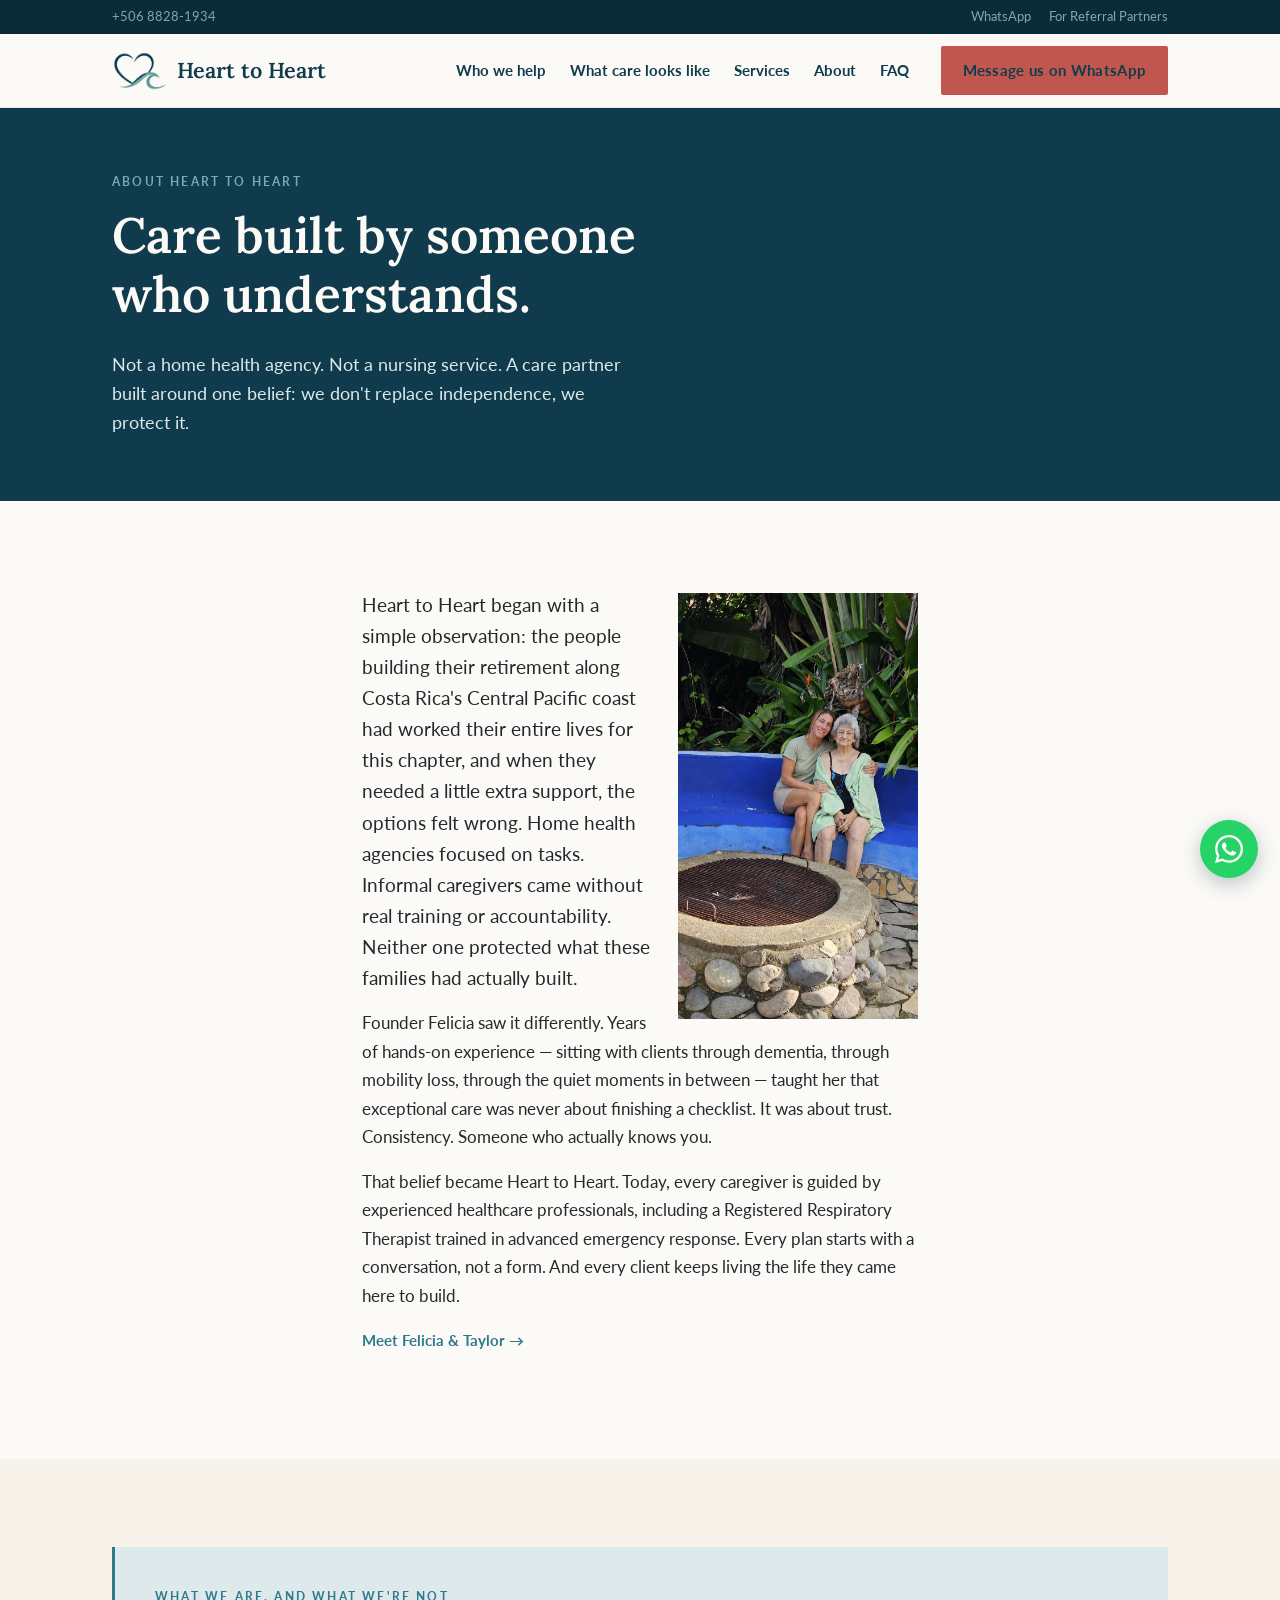
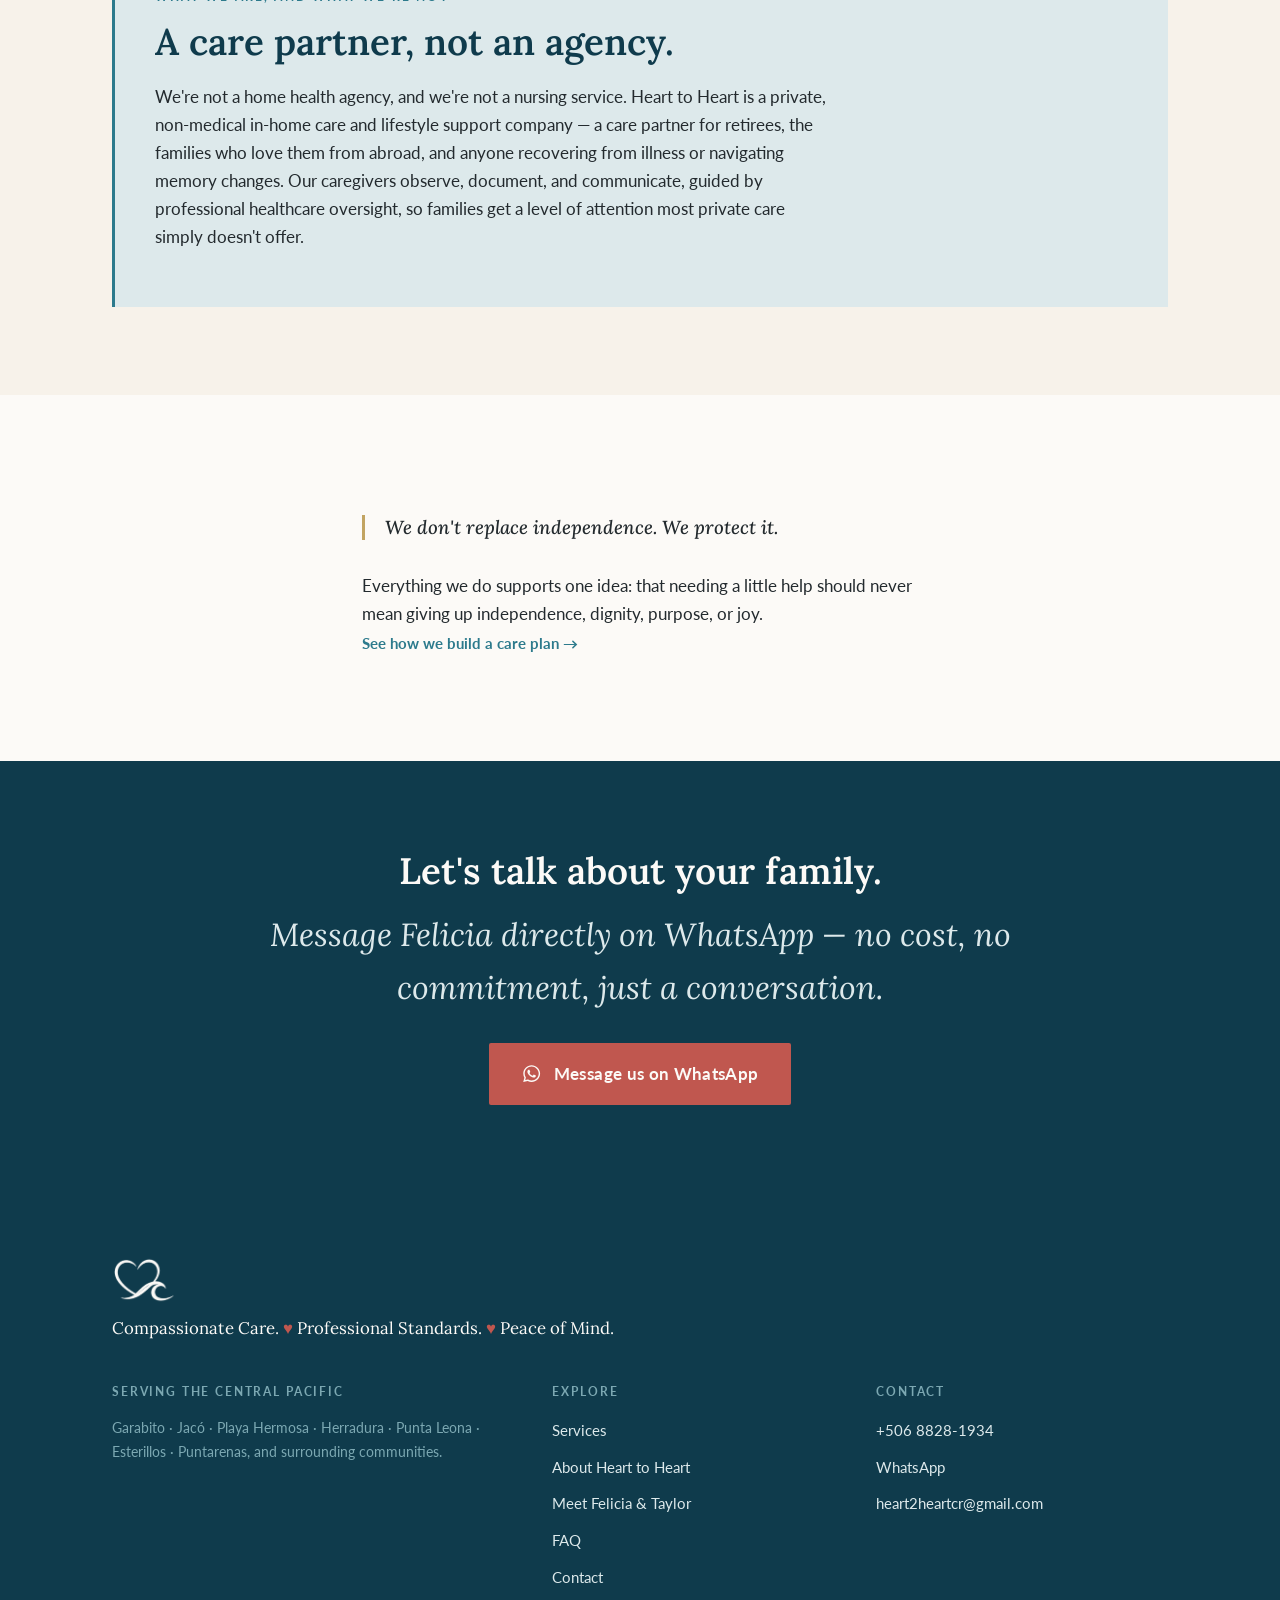
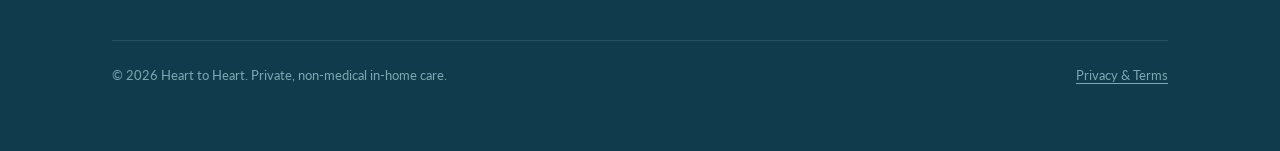
==== about.html @ bce1a4c8 "WhatsApp-first contact + full page set + more photos - Every CTA now 'Message us on WhatsApp' (prefi" ====
<!DOCTYPE html>
<html lang="en">
<head>
  <meta charset="UTF-8">
  <meta name="viewport" content="width=device-width, initial-scale=1">
  <title>About Heart to Heart | Private In-Home Care in Costa Rica</title>
  <meta name="description" content="Heart to Heart is a private, non-medical in-home care and lifestyle support company on Costa Rica's Central Pacific coast — a care partner, not an agency.">
  <link rel="canonical" href="https://www.heart2heartcr.com/about.html">
  <meta property="og:type" content="website">
  <meta property="og:title" content="Care built by someone who understands. — Heart to Heart">
  <meta property="og:description" content="Heart to Heart is a private, non-medical in-home care and lifestyle support company on Costa Rica's Central Pacific coast — a care partner, not an agency.">
  <meta property="og:url" content="https://www.heart2heartcr.com/about.html">
  <meta property="og:image" content="https://www.heart2heartcr.com/assets/logo-mark.png">
  <link rel="icon" href="assets/logo-mark.png">
  <link rel="apple-touch-icon" href="assets/logo-mark.png">
  <link rel="preconnect" href="https://fonts.googleapis.com">
  <link rel="preconnect" href="https://fonts.gstatic.com" crossorigin>
  <link href="https://fonts.googleapis.com/css2?family=Lato:wght@300;400;700&family=Lora:wght@400;500;600&display=swap" rel="stylesheet">
  <link rel="stylesheet" href="css/styles.css">
</head>
<body>
  <a class="skip" href="#main">Skip to content</a>

  <div class="utility">
    <div class="container">
      <a class="u-phone" href="tel:+50688281934">+506 8828-1934</a>
      <a href="https://wa.me/50688281934?text=Hi%2C%20I%27d%20like%20some%20information%20about%20Heart%20to%20Heart." target="_blank" rel="noopener">WhatsApp</a>
      <a href="index.html#partners">For Referral Partners</a>
    </div>
  </div>

  <header class="site-header">
    <div class="container">
      <a class="brand" href="index.html">
        <img src="assets/logo-mark.png" alt="Heart to Heart">
        <span class="wordmark">Heart to Heart</span>
      </a>
      <button class="nav-toggle" aria-label="Menu" aria-expanded="false" aria-controls="primary-nav">
        <span></span><span></span><span></span>
      </button>
      <nav class="primary-nav" id="primary-nav" aria-label="Primary">
        <ul>
          <li><a href="index.html#who">Who we help</a></li>
          <li><a href="index.html#day">What care looks like</a></li>
          <li><a href="services.html">Services</a></li>
          <li><a href="about.html" aria-current="page">About</a></li>
          <li><a href="faq.html">FAQ</a></li>
          <li class="nav-cta"><a class="btn btn--primary" href="https://wa.me/50688281934?text=Hi%2C%20I%27d%20like%20some%20information%20about%20Heart%20to%20Heart." target="_blank" rel="noopener">Message us on WhatsApp</a></li>
        </ul>
      </nav>
    </div>
  </header>

  <main id="main">

    <section class="band band--harbor page-hero">
      <div class="container">
        <p class="eyebrow">About Heart to Heart</p>
        <h1>Care built by someone who understands.</h1>
        <p class="lede">Not a home health agency. Not a nursing service. A care partner built around one belief: we don't replace independence, we protect it.</p>
      </div>
    </section>

    <section class="band band--ivory">
      <div class="container prose">
        <img class="prose-portrait" src="assets/photos/felicia-gram.jpg" alt="Felicia with a client in the garden" width="844" height="1500">
        <p>Heart to Heart began with a simple observation: the people building their retirement along Costa Rica's Central Pacific coast had worked their entire lives for this chapter, and when they needed a little extra support, the options felt wrong. Home health agencies focused on tasks. Informal caregivers came without real training or accountability. Neither one protected what these families had actually built.</p>
        <p>Founder Felicia saw it differently. Years of hands-on experience — sitting with clients through dementia, through mobility loss, through the quiet moments in between — taught her that exceptional care was never about finishing a checklist. It was about trust. Consistency. Someone who actually knows you.</p>
        <p>That belief became Heart to Heart. Today, every caregiver is guided by experienced healthcare professionals, including a Registered Respiratory Therapist trained in advanced emergency response. Every plan starts with a conversation, not a form. And every client keeps living the life they came here to build.</p>
        <p><a class="arrow-link" href="meet-felicia.html">Meet Felicia &amp; Taylor</a></p>
      </div>
    </section>

    <section class="band band--sand">
      <div class="container">
        <div class="oversight">
          <p class="eyebrow">What we are, and what we're not</p>
          <h2>A care partner, not an agency.</h2>
          <p>We're not a home health agency, and we're not a nursing service. Heart to Heart is a private, non-medical in-home care and lifestyle support company — a care partner for retirees, the families who love them from abroad, and anyone recovering from illness or navigating memory changes. Our caregivers observe, document, and communicate, guided by professional healthcare oversight, so families get a level of attention most private care simply doesn't offer.</p>
        </div>
      </div>
    </section>

    <section class="band band--ivory">
      <div class="container prose">
        <p class="pullquote">We don't replace independence. We protect it.</p>
        <p>Everything we do supports one idea: that needing a little help should never mean giving up independence, dignity, purpose, or joy. <a class="arrow-link" href="care-philosophy.html">See how we build a care plan</a></p>
      </div>
    </section>

    <section class="band band--harbor interlude">
      <div class="container" style="text-align:center;">
        <h2 style="margin-bottom:1rem;">Let's talk about your family.</h2>
        <p style="color:var(--seafoam); max-width:48ch; margin:0 auto 1.75rem;">Message Felicia directly on WhatsApp — no cost, no commitment, just a conversation.</p>
        <a class="btn btn--primary btn--lg" href="https://wa.me/50688281934?text=Hi%2C%20I%27d%20like%20some%20information%20about%20Heart%20to%20Heart." target="_blank" rel="noopener">
            <svg class="wa-glyph" viewBox="0 0 448 512" aria-hidden="true"><path d="M380.9 97.1C339 55.1 283.2 32 223.9 32c-122.4 0-222 99.6-222 222 0 39.1 10.2 77.3 29.6 111L0 480l117.7-30.9c32.4 17.7 68.9 27 106.1 27h.1c122.3 0 224.1-99.6 224.1-222 0-59.3-25.2-115-67.1-157zM223.9 438.7c-33.2 0-65.7-8.9-94-25.7l-6.7-4-69.8 18.3L72 359.2l-4.4-7c-18.5-29.4-28.2-63.3-28.2-98.2 0-101.7 82.8-184.5 184.6-184.5 49.3 0 95.6 19.2 130.4 54.1 34.8 34.9 56.2 81.2 56.1 130.5 0 101.8-84.9 184.6-186.6 184.6zm101.2-138.2c-5.5-2.8-32.8-16.2-37.9-18-5.1-1.9-8.8-2.8-12.5 2.8-3.7 5.6-14.3 18-17.6 21.8-3.2 3.7-6.5 4.2-12 1.4-32.6-16.3-54-29.1-75.5-66-5.7-9.8 5.7-9.1 16.3-30.3 1.8-3.7.9-6.9-.5-9.7-1.4-2.8-12.5-30.1-17.1-41.2-4.5-10.8-9.1-9.3-12.5-9.5-3.2-.2-6.9-.2-10.6-.2-3.7 0-9.7 1.4-14.8 6.9-5.1 5.6-19.4 19-19.4 46.3 0 27.3 19.9 53.7 22.6 57.4 2.8 3.7 39.1 59.7 94.8 83.8 35.2 15.2 49 16.5 66.6 13.9 10.7-1.6 32.8-13.4 37.4-26.4 4.6-13 4.6-24.1 3.2-26.4-1.3-2.5-5-3.9-10.5-6.6z"/></svg>
            Message us on WhatsApp
          </a>
      </div>
    </section>

  </main>

  <footer class="site-footer">
    <div class="container">
      <div class="footer-brand">
        <img src="assets/logo-mark-reverse.png" alt="Heart to Heart">
        <p class="brand-line">Compassionate Care. <span class="heartmark">&#9829;</span> Professional Standards. <span class="heartmark">&#9829;</span> Peace of Mind.</p>
      </div>
      <div class="footer-cols">
        <div>
          <h4>Serving the Central Pacific</h4>
          <p class="service-area">Garabito &middot; Jac&oacute; &middot; Playa Hermosa &middot; Herradura &middot; Punta Leona &middot; Esterillos &middot; Puntarenas, and surrounding communities.</p>
        </div>
        <div>
          <h4>Explore</h4>
          <ul>
            <li><a href="services.html">Services</a></li>
            <li><a href="about.html">About Heart to Heart</a></li>
            <li><a href="meet-felicia.html">Meet Felicia &amp; Taylor</a></li>
            <li><a href="faq.html">FAQ</a></li>
            <li><a href="contact.html">Contact</a></li>
          </ul>
        </div>
        <div>
          <h4>Contact</h4>
          <ul>
            <li><a href="tel:+50688281934">+506 8828-1934</a></li>
            <li><a href="https://wa.me/50688281934?text=Hi%2C%20I%27d%20like%20some%20information%20about%20Heart%20to%20Heart." target="_blank" rel="noopener">WhatsApp</a></li>
            <li><a href="mailto:heart2heartcr@gmail.com">heart2heartcr@gmail.com</a></li>
          </ul>
        </div>
      </div>
      <div class="footer-bottom">
        <span>&copy; <span id="year">2026</span> Heart to Heart. Private, non-medical in-home care.</span>
        <a href="privacy.html">Privacy &amp; Terms</a>
      </div>
    </div>
  </footer>

  <a class="wa-bubble" href="https://wa.me/50688281934?text=Hi%2C%20I%27d%20like%20some%20information%20about%20Heart%20to%20Heart." target="_blank" rel="noopener" aria-label="Chat with us on WhatsApp">
    <svg  viewBox="0 0 448 512" aria-hidden="true"><path d="M380.9 97.1C339 55.1 283.2 32 223.9 32c-122.4 0-222 99.6-222 222 0 39.1 10.2 77.3 29.6 111L0 480l117.7-30.9c32.4 17.7 68.9 27 106.1 27h.1c122.3 0 224.1-99.6 224.1-222 0-59.3-25.2-115-67.1-157zM223.9 438.7c-33.2 0-65.7-8.9-94-25.7l-6.7-4-69.8 18.3L72 359.2l-4.4-7c-18.5-29.4-28.2-63.3-28.2-98.2 0-101.7 82.8-184.5 184.6-184.5 49.3 0 95.6 19.2 130.4 54.1 34.8 34.9 56.2 81.2 56.1 130.5 0 101.8-84.9 184.6-186.6 184.6zm101.2-138.2c-5.5-2.8-32.8-16.2-37.9-18-5.1-1.9-8.8-2.8-12.5 2.8-3.7 5.6-14.3 18-17.6 21.8-3.2 3.7-6.5 4.2-12 1.4-32.6-16.3-54-29.1-75.5-66-5.7-9.8 5.7-9.1 16.3-30.3 1.8-3.7.9-6.9-.5-9.7-1.4-2.8-12.5-30.1-17.1-41.2-4.5-10.8-9.1-9.3-12.5-9.5-3.2-.2-6.9-.2-10.6-.2-3.7 0-9.7 1.4-14.8 6.9-5.1 5.6-19.4 19-19.4 46.3 0 27.3 19.9 53.7 22.6 57.4 2.8 3.7 39.1 59.7 94.8 83.8 35.2 15.2 49 16.5 66.6 13.9 10.7-1.6 32.8-13.4 37.4-26.4 4.6-13 4.6-24.1 3.2-26.4-1.3-2.5-5-3.9-10.5-6.6z"/></svg>
  </a>

  <nav class="mobile-bar" aria-label="Quick actions">
    <a href="tel:+50688281934">Call</a>
    <a href="mailto:heart2heartcr@gmail.com">Email</a>
    <a class="schedule" href="https://wa.me/50688281934?text=Hi%2C%20I%27d%20like%20some%20information%20about%20Heart%20to%20Heart." target="_blank" rel="noopener">WhatsApp</a>
  </nav>

  <script>
    (function () {
      var toggle = document.querySelector('.nav-toggle');
      var nav = document.getElementById('primary-nav');
      if (toggle && nav) {
        toggle.addEventListener('click', function () {
          var open = nav.classList.toggle('open');
          toggle.setAttribute('aria-expanded', open ? 'true' : 'false');
        });
        nav.addEventListener('click', function (e) {
          if (e.target.tagName === 'A') { nav.classList.remove('open'); toggle.setAttribute('aria-expanded', 'false'); }
        });
      }
      var y = document.getElementById('year');
      if (y) y.textContent = new Date().getFullYear();
    })();
  </script>
</body>
</html>
---- css/styles.css ----
/* =========================================================================
   Heart to Heart — Coastal Luxe stylesheet
   Plain CSS, mobile-first. No build step.

   Structure:
     1. Design tokens (colors, type)   — edit brand values here
     2. Base / reset
     3. Layout helpers (bands, container)
     4. Buttons & links
     5. Header / utility bar / nav
     6. Homepage sections
     7. Footer
     8. Larger screens (min-width media queries)
   ========================================================================= */

/* 1. DESIGN TOKENS ------------------------------------------------------- */
:root {
  /* Coastal Luxe palette (from the Brand & Production Guide) */
  --deep-harbor: #0F3B4C;
  --harbor-deep: #0A2B37;
  --tidewater: #2C7A8C;
  --tidewater-light: #7CA8B2;
  --seafoam: #DDE9EB;
  --warm-sand: #EFE6D9;
  --sand-wash: #F7F2EA;
  --ivory: #FCFAF7;
  --coral: #C0574F;   /* accent — use sparingly (buttons, single rules) */
  --gold: #C2A462;    /* detail rules only, never fills */
  --ink: #232A2E;     /* body text on light grounds */
  --ink-mid: #55636A; /* secondary / descriptive text */

  /* Type — Lora carries the voice, Lato carries the information */
  --serif: "Lora", Georgia, serif;
  --sans: "Lato", "Helvetica Neue", Arial, sans-serif;

  --container: 1120px;
  --measure: 68ch;      /* comfortable reading width */
  --pad: 1.5rem;        /* horizontal page padding on mobile */
}

/* 2. BASE / RESET ------------------------------------------------------- */
*, *::before, *::after { box-sizing: border-box; }

html { -webkit-text-size-adjust: 100%; scroll-behavior: smooth; }

body {
  margin: 0;
  font-family: var(--sans);
  font-weight: 400;
  font-size: 1.0625rem;      /* ~17px */
  line-height: 1.65;
  color: var(--ink);
  background: var(--ivory);  /* never pure white */
  -webkit-font-smoothing: antialiased;
  overflow-x: hidden;        /* guard against accidental horizontal scroll */
}

img { max-width: 100%; height: auto; display: block; }

h1, h2, h3 {
  font-family: var(--serif);
  font-weight: 600;
  color: var(--deep-harbor);
  line-height: 1.2;
  margin: 0 0 0.5em;
  /* Sentence case in the copy — never ALL CAPS on headlines */
}

h1 { font-size: clamp(2rem, 6vw, 3.1rem); }
h2 { font-size: clamp(1.6rem, 4.5vw, 2.3rem); }
h3 { font-size: 1.25rem; }

p { margin: 0 0 1rem; max-width: var(--measure); }

a { color: var(--tidewater); text-underline-offset: 3px; }
a:hover { color: var(--harbor-deep); }

/* Eyebrow label — the only place we use tracked caps */
.eyebrow {
  font-family: var(--sans);
  font-weight: 700;
  font-size: 0.72rem;
  letter-spacing: 0.19em;
  text-transform: uppercase;
  color: var(--tidewater);
  margin: 0 0 0.9rem;
}

/* 3. LAYOUT -------------------------------------------------------------- */
.container {
  width: 100%;
  max-width: var(--container);
  margin-inline: auto;
  padding-inline: var(--pad);
}

/* One idea per band; alternate grounds harbor / sand / ivory */
.band { padding-block: clamp(3rem, 9vw, 5.5rem); }
.band--ivory { background: var(--ivory); }
.band--sand { background: var(--sand-wash); }
.band--seafoam { background: var(--seafoam); }
.band--harbor { background: var(--deep-harbor); color: var(--ivory); }
.band--harbor h1,
.band--harbor h2,
.band--harbor h3 { color: var(--ivory); }

/* Gold hairline under section headings */
.band-head { margin-bottom: 2.5rem; }
.band-head h2 { margin-bottom: 0.6rem; }
.band-head .rule {
  width: 56px; height: 2px; background: var(--gold);
  border: 0; margin: 0.9rem 0 0;
}
.band-head--center { text-align: center; }
.band-head--center p { margin-inline: auto; }
.band-head--center .rule { margin-inline: auto; }

/* 4. BUTTONS & LINKS ---------------------------------------------------- */
.btn {
  display: inline-block;
  font-family: var(--sans);
  font-weight: 700;
  font-size: 0.95rem;
  letter-spacing: 0.02em;
  text-decoration: none;
  padding: 0.85rem 1.6rem;
  border-radius: 2px;       /* nearly square — no soft cards */
  transition: background-color 0.18s ease, color 0.18s ease;
  cursor: pointer;
  border: 1.5px solid transparent;
}
/* Primary = coral, used sparingly */
.btn--primary { background: var(--coral); color: var(--ivory); }
.btn--primary:hover { background: #a84a43; color: var(--ivory); }
/* On dark grounds, an ivory outline button */
.btn--ghost {
  background: transparent; color: var(--ivory);
  border-color: rgba(252, 250, 247, 0.55);
}
.btn--ghost:hover { background: rgba(252, 250, 247, 0.1); color: var(--ivory); }

/* Quiet secondary text link with arrow */
.arrow-link {
  display: inline-block;
  font-weight: 700;
  font-size: 0.95rem;
  text-decoration: none;
  color: var(--tidewater);
}
.arrow-link::after { content: " \2192"; }
.arrow-link:hover { color: var(--harbor-deep); }
.band--harbor .arrow-link { color: var(--tidewater-light); }
.band--harbor .arrow-link:hover { color: var(--ivory); }

/* 5. HEADER ------------------------------------------------------------- */
/* Utility bar — quiet strip above the main header */
.utility {
  background: var(--harbor-deep);
  color: var(--tidewater-light);
  font-size: 0.8rem;
}
.utility .container {
  display: flex; flex-wrap: wrap; gap: 0.25rem 1.1rem;
  justify-content: flex-end; align-items: center;
  padding-block: 0.4rem;
}
.utility a { color: var(--tidewater-light); text-decoration: none; }
.utility a:hover { color: var(--ivory); }
.utility .u-phone { margin-right: auto; } /* phone left, rest right */

/* Main header */
.site-header {
  position: sticky; top: 0; z-index: 50;
  background: var(--ivory);
  border-bottom: 1px solid var(--warm-sand);
}
.site-header .container {
  display: flex; align-items: center; justify-content: space-between;
  padding-block: 0.75rem;
}
.brand { display: flex; align-items: center; gap: 0.6rem; text-decoration: none; }
.brand img { height: 40px; width: auto; }
.brand .wordmark {
  font-family: var(--serif); font-weight: 600; font-size: 1.35rem;
  color: var(--deep-harbor); line-height: 1; white-space: nowrap;
}

/* Nav — hidden behind a toggle on mobile */
.nav-toggle {
  display: inline-flex; flex-direction: column; gap: 4px;
  background: none; border: 0; padding: 0.4rem; cursor: pointer;
}
.nav-toggle span { width: 24px; height: 2px; background: var(--deep-harbor); }

.primary-nav { display: none; }
.primary-nav.open {
  display: block;
  position: absolute; left: 0; right: 0; top: 100%;
  background: var(--ivory);
  border-bottom: 1px solid var(--warm-sand);
  box-shadow: 0 8px 24px rgba(15, 59, 76, 0.08);
}
.primary-nav ul { list-style: none; margin: 0; padding: 0.5rem var(--pad) 1rem; }
.primary-nav li { border-bottom: 1px solid var(--sand-wash); }
.primary-nav a {
  display: block; padding: 0.85rem 0;
  font-weight: 700; text-decoration: none; color: var(--deep-harbor);
}
.primary-nav .nav-cta { margin-top: 0.9rem; border: 0; }
.primary-nav .nav-cta a { padding: 0; }

/* 6. HOMEPAGE SECTIONS -------------------------------------------------- */

/* Hero — full-bleed lifestyle photo with a harbor scrim for legible type */
.hero {
  background:
    linear-gradient(180deg, rgba(10,43,55,0.55) 0%, rgba(10,43,55,0.30) 38%, rgba(10,43,55,0.70) 100%),
    linear-gradient(90deg, rgba(15,59,76,0.92) 0%, rgba(15,59,76,0.55) 50%, rgba(15,59,76,0.15) 100%),
    url("../assets/photos/hero-beach.jpg") center 35% / cover no-repeat,
    var(--deep-harbor);
  color: var(--ivory);
  position: relative;
  overflow: hidden;
  padding-block: clamp(4rem, 14vw, 8rem);
}
.hero .container { position: relative; z-index: 1; }
.hero .eyebrow { color: var(--tidewater-light); }
.hero h1 { color: var(--ivory); max-width: 15ch; }
.hero .lede {
  font-size: 1.15rem; color: var(--seafoam); max-width: 46ch;
  margin-bottom: 2rem;
}
.hero-actions { display: flex; flex-wrap: wrap; gap: 1rem 1.5rem; align-items: center; }

/* Philosophy statement — quiet centered band */
.statement { text-align: center; }
.statement h2 {
  font-size: clamp(1.7rem, 5vw, 2.6rem);
  max-width: 18ch; margin-inline: auto;
}
.statement p { margin-inline: auto; color: var(--ink-mid); }

/* Card grids (no boxes/shadows — hairline rules do the work) */
.grid { display: grid; gap: 1.75rem; }

.audience {
  border-top: 2px solid var(--warm-sand);
  padding-top: 1.1rem;
}
.audience h3 { margin-bottom: 0.35rem; }
.audience p { color: var(--ink-mid); font-size: 0.98rem; }

/* Service list */
.service {
  border-top: 1px solid var(--warm-sand);
  padding-top: 1.1rem;
}
/* Custom line pictograms — brand spec: ~1.5pt stroke, rounded, Deep Harbor
   with a single coral accent. Not a stock icon set. */
.service-icon {
  width: 40px; height: 40px; display: block; margin-bottom: 0.85rem;
  color: var(--deep-harbor);
}
.service-icon [fill="none"], .service-icon path, .service-icon circle,
.service-icon line, .service-icon rect { vector-effect: non-scaling-stroke; }
.service-icon .accent { stroke: var(--coral); }
.service-icon .accent-fill { fill: var(--coral); stroke: none; }
.service h3 { color: var(--deep-harbor); margin-bottom: 0.3rem; }
.service p { color: var(--ink-mid); font-size: 0.97rem; margin-bottom: 0.5rem; }

/* Numbered process steps (e.g. Recovery: discharge → home) */
.steps { display: grid; gap: 1.5rem; counter-reset: step; }
.step { border-top: 2px solid var(--warm-sand); padding-top: 1rem; counter-increment: step; }
.step .num {
  font-family: var(--serif); font-size: 1.6rem; font-weight: 600;
  color: var(--gold); line-height: 1; display: block; margin-bottom: 0.4rem;
}
.step h3 { color: var(--deep-harbor); margin-bottom: 0.3rem; }
.step p { color: var(--ink-mid); font-size: 0.97rem; }
@media (min-width: 720px) { .steps { grid-template-columns: repeat(4, 1fr); } }

/* Bulleted "in practice" list with the coral heartmark bullet */
.practice { list-style: none; padding: 0; margin: 0; max-width: var(--measure); }
.practice li { position: relative; padding-left: 1.6rem; margin-bottom: 0.7rem; color: var(--ink-mid); }
.practice li::before {
  content: "\2665"; color: var(--coral); position: absolute; left: 0; top: 0.05rem;
  font-size: 0.85rem;
}

/* A day with Heart to Heart — vignettes */
.vignette { border-top: 2px solid var(--gold); padding-top: 1.1rem; }
.vignette .eyebrow { color: var(--gold); }
.vignette h3 { font-style: italic; font-weight: 500; color: var(--deep-harbor); }
.vignette p { color: var(--ink-mid); }

/* Pull quote — used on Meet Felicia and homepage founder section */
.pullquote {
  font-family: var(--serif); font-style: italic; font-weight: 500;
  font-size: clamp(1.5rem, 4vw, 2rem); color: var(--tidewater);
  line-height: 1.3; max-width: 24ch; margin: 1.75rem 0;
}
.prose .pullquote {
  max-width: none; margin: 2rem 0;
  padding-left: 1.25rem; border-left: 3px solid var(--gold);
}
.founder .pullquote { max-width: 22ch; margin: 0 0 1.5rem; }
.founder .signature {
  font-family: var(--serif); font-style: italic; color: var(--ink-mid);
  margin-top: 0.5rem;
}

/* Team member profile — photo + bio */
.profile { display: grid; gap: 1.75rem; }
.profile img { width: 100%; height: auto; }
.profile .role {
  font-family: var(--sans); font-weight: 700; font-size: 0.8rem;
  letter-spacing: 0.1em; text-transform: uppercase; color: var(--tidewater);
  margin: 0 0 0.75rem;
}
@media (min-width: 720px) {
  .profile { grid-template-columns: 300px 1fr; gap: 2.75rem; align-items: start; }
}

/* Professional oversight — mist block callout */
.oversight {
  background: var(--seafoam);
  border-left: 3px solid var(--tidewater);
  padding: clamp(1.75rem, 5vw, 2.5rem);
}
.oversight h2 { color: var(--deep-harbor); }
.credentials {
  list-style: none; display: flex; flex-wrap: wrap; gap: 0.5rem 0.75rem;
  margin: 1.25rem 0 0; padding: 0;
}
.credentials li {
  font-family: var(--sans); font-weight: 700; font-size: 0.72rem;
  letter-spacing: 0.1em; text-transform: uppercase;
  color: var(--deep-harbor);
  border: 1px solid var(--tidewater);
  padding: 0.35rem 0.7rem; border-radius: 2px;
}

/* Costa Rica interlude */
.interlude { text-align: center; }
.interlude p {
  font-family: var(--serif); font-style: italic;
  font-size: clamp(1.4rem, 4vw, 2rem); color: var(--ivory);
  max-width: 24ch; margin-inline: auto;
}

/* FAQ — native <details>, no JS needed */
.faq { max-width: 780px; }
.faq details {
  border-top: 1px solid var(--warm-sand);
  padding: 0.4rem 0;
}
.faq details[open] summary { color: var(--deep-harbor); }
.faq summary {
  font-family: var(--serif); font-size: 1.1rem; font-weight: 600;
  color: var(--deep-harbor); cursor: pointer; list-style: none;
  padding: 0.85rem 2rem 0.85rem 0; position: relative;
}
.faq summary::-webkit-details-marker { display: none; }
.faq summary::after {
  content: "+"; position: absolute; right: 0; top: 0.7rem;
  font-family: var(--sans); font-weight: 400; font-size: 1.5rem;
  color: var(--tidewater);
}
.faq details[open] summary::after { content: "\2013"; }
.faq details p { color: var(--ink-mid); padding-bottom: 0.6rem; }

/* WhatsApp-first contact block */
.contact-methods { text-align: center; max-width: 560px; margin-inline: auto; }
.btn .wa-glyph { width: 1.15em; height: 1.15em; fill: currentColor; vertical-align: -0.18em; margin-right: 0.5em; }
.btn--lg { font-size: 1.05rem; padding: 1rem 2rem; }
.contact-alt {
  display: flex; flex-wrap: wrap; gap: 0.4rem 2rem; justify-content: center;
  margin-top: 1.5rem;
}
.contact-alt a { font-weight: 700; text-decoration: none; }
.contact-methods .service-area { color: var(--ink-mid); margin-top: 1.5rem; }

/* Contact / final CTA (legacy grid, kept for any two-col contact use) */
.contact-grid { display: grid; gap: 2.5rem; }
.contact-intro p { color: var(--ink-mid); }
.ways { list-style: none; padding: 0; margin: 1.5rem 0 0; }
.ways li { margin-bottom: 0.75rem; }
.ways a { font-weight: 700; text-decoration: none; }

/* Form */
.form-field { margin-bottom: 1.1rem; }
.form-field label {
  display: block; font-weight: 700; font-size: 0.85rem;
  color: var(--deep-harbor); margin-bottom: 0.35rem;
}
.form-field input,
.form-field select,
.form-field textarea {
  width: 100%; font-family: var(--sans); font-size: 1rem;
  padding: 0.7rem 0.8rem; color: var(--ink);
  background: var(--ivory);
  border: 1px solid var(--warm-sand); border-radius: 2px;
}
.form-field input:focus,
.form-field select:focus,
.form-field textarea:focus {
  outline: 2px solid var(--tidewater); outline-offset: 1px;
  border-color: var(--tidewater);
}
.form-field textarea { min-height: 120px; resize: vertical; }
.hp { position: absolute; left: -5000px; } /* honeypot */

/* Post-submit confirmation (shown via ?submitted=true) */
.form-success {
  background: var(--seafoam);
  border-left: 3px solid var(--tidewater);
  padding: 1.5rem 1.6rem;
}
.form-success h3 { color: var(--deep-harbor); margin-bottom: 0.35rem; }
.form-success p { margin: 0; color: var(--ink-mid); }

/* Interior page header — compact harbor band */
.page-hero { padding-block: clamp(2.5rem, 8vw, 4rem); }
.page-hero .eyebrow { color: var(--tidewater-light); }
.page-hero h1 { color: var(--ivory); max-width: 20ch; }
.page-hero .lede { color: var(--seafoam); font-size: 1.1rem; max-width: 52ch; margin-bottom: 0; }

/* Long-form reading column (founder narrative, articles) */
.prose { max-width: 62ch; }
.prose p { font-size: 1.08rem; }
.prose p:first-of-type { font-size: 1.18rem; color: var(--ink); }

/* 7. FOOTER ------------------------------------------------------------- */
.site-footer { background: var(--deep-harbor); color: var(--tidewater-light); }
.site-footer .container { padding-block: clamp(2.75rem, 7vw, 4rem); }
.footer-brand img { height: 46px; margin-bottom: 0.75rem; }
.footer-brand .brand-line {
  font-family: var(--serif); color: var(--ivory);
  font-size: 1.05rem; margin: 0 0 0.5rem;
}
.footer-brand .heartmark { color: var(--coral); }
.footer-cols { display: grid; gap: 2rem; margin-top: 2.5rem; }
.footer-cols h4 {
  font-family: var(--sans); font-weight: 700; font-size: 0.72rem;
  letter-spacing: 0.16em; text-transform: uppercase;
  color: var(--tidewater-light); margin: 0 0 0.9rem;
}
.footer-cols ul { list-style: none; margin: 0; padding: 0; }
.footer-cols li { margin-bottom: 0.55rem; }
.footer-cols a { color: var(--seafoam); text-decoration: none; font-size: 0.95rem; }
.footer-cols a:hover { color: var(--ivory); }
.service-area { font-size: 0.9rem; line-height: 1.7; color: var(--tidewater-light); }
.footer-bottom {
  border-top: 1px solid rgba(124,168,178,0.2);
  margin-top: 2.5rem; padding-top: 1.5rem;
  display: flex; flex-wrap: wrap; gap: 0.5rem 1.5rem; justify-content: space-between;
  font-size: 0.82rem; color: var(--tidewater-light);
}
.footer-bottom a { color: var(--tidewater-light); }

/* Sticky mobile action bar — Call · WhatsApp · Schedule (thumb-reachable) */
.mobile-bar {
  position: fixed; bottom: 0; left: 0; right: 0; z-index: 60;
  display: grid; grid-template-columns: 1fr 1fr 1fr;
  background: var(--ivory); border-top: 1px solid var(--warm-sand);
  box-shadow: 0 -4px 16px rgba(15,59,76,0.08);
}
.mobile-bar a {
  text-align: center; padding: 0.85rem 0.5rem;
  font-weight: 700; font-size: 0.82rem; text-decoration: none;
  color: var(--deep-harbor);
}
.mobile-bar a + a { border-left: 1px solid var(--sand-wash); }
.mobile-bar a.schedule { background: var(--coral); color: var(--ivory); }
body { padding-bottom: 56px; } /* room for the sticky bar on mobile */

/* Floating WhatsApp bubble (desktop only; mobile has the sticky bar) */
.wa-bubble {
  position: fixed; right: 22px; bottom: 22px; z-index: 70;
  width: 58px; height: 58px; border-radius: 50%;
  background: #25D366; display: none;
  align-items: center; justify-content: center;
  box-shadow: 0 6px 20px rgba(15, 59, 76, 0.28);
  transition: transform 0.18s ease;
}
.wa-bubble svg { width: 32px; height: 32px; fill: #fff; }
.wa-bubble:hover { transform: scale(1.06); }
@media (min-width: 960px) { .wa-bubble { display: flex; } }

/* Founder photo on the homepage Meet Felicia section */
.founder-photo { width: 100%; max-width: 300px; height: auto; margin-bottom: 1.25rem; }

/* Portrait floated inside a prose column (Meet Felicia narrative) */
.prose-portrait { width: 100%; height: auto; margin: 0 0 1.25rem; }
@media (min-width: 600px) {
  .prose-portrait { float: right; width: 240px; margin: 0.25rem 0 1rem 1.75rem; }
}

/* Full-bleed photo band (scenery interludes) */
.photo-band {
  position: relative; color: var(--ivory);
  background: var(--deep-harbor); background-size: cover; background-position: center;
  padding-block: clamp(4rem, 12vw, 7rem);
}
.photo-band::before {
  content: ""; position: absolute; inset: 0;
  background: linear-gradient(180deg, rgba(10,43,55,0.45), rgba(10,43,55,0.6));
}
.photo-band .container { position: relative; z-index: 1; }

/* Skip link for accessibility */
.skip { position: absolute; left: -9999px; }
.skip:focus {
  left: var(--pad); top: 0.5rem; z-index: 100; background: var(--ivory);
  padding: 0.5rem 1rem; border: 2px solid var(--tidewater);
}

/* 8. LARGER SCREENS ----------------------------------------------------- */
@media (min-width: 720px) {
  .grid--audiences { grid-template-columns: repeat(2, 1fr); }
  .grid--services { grid-template-columns: repeat(2, 1fr); }
  .grid--vignettes { grid-template-columns: repeat(3, 1fr); }
  .footer-cols { grid-template-columns: 1.4fr 1fr 1fr; }
  .contact-grid { grid-template-columns: 1fr 1fr; gap: 3.5rem; align-items: start; }
}

@media (min-width: 960px) {
  :root { --pad: 2rem; }

  /* Show full nav, hide the hamburger + sticky mobile bar */
  .nav-toggle { display: none; }
  .mobile-bar { display: none; }
  body { padding-bottom: 0; }

  .primary-nav { display: block; position: static; box-shadow: none; border: 0; background: none; }
  .primary-nav ul { display: flex; align-items: center; gap: 1.5rem; padding: 0; }
  .primary-nav li { border: 0; }
  .primary-nav a { padding: 0.25rem 0; font-size: 0.95rem; }
  .primary-nav .nav-cta { margin: 0 0 0 0.5rem; }
  .primary-nav .nav-cta a { padding: 0.7rem 1.3rem; }

  .grid--services { grid-template-columns: repeat(3, 1fr); }
  .grid--audiences { grid-template-columns: repeat(4, 1fr); }
  .founder { display: grid; grid-template-columns: 1fr 1.1fr; gap: 3.5rem; align-items: center; }
}

/* Respect reduced-motion preferences */
@media (prefers-reduced-motion: reduce) {
  html { scroll-behavior: auto; }
  * { transition: none !important; }
}
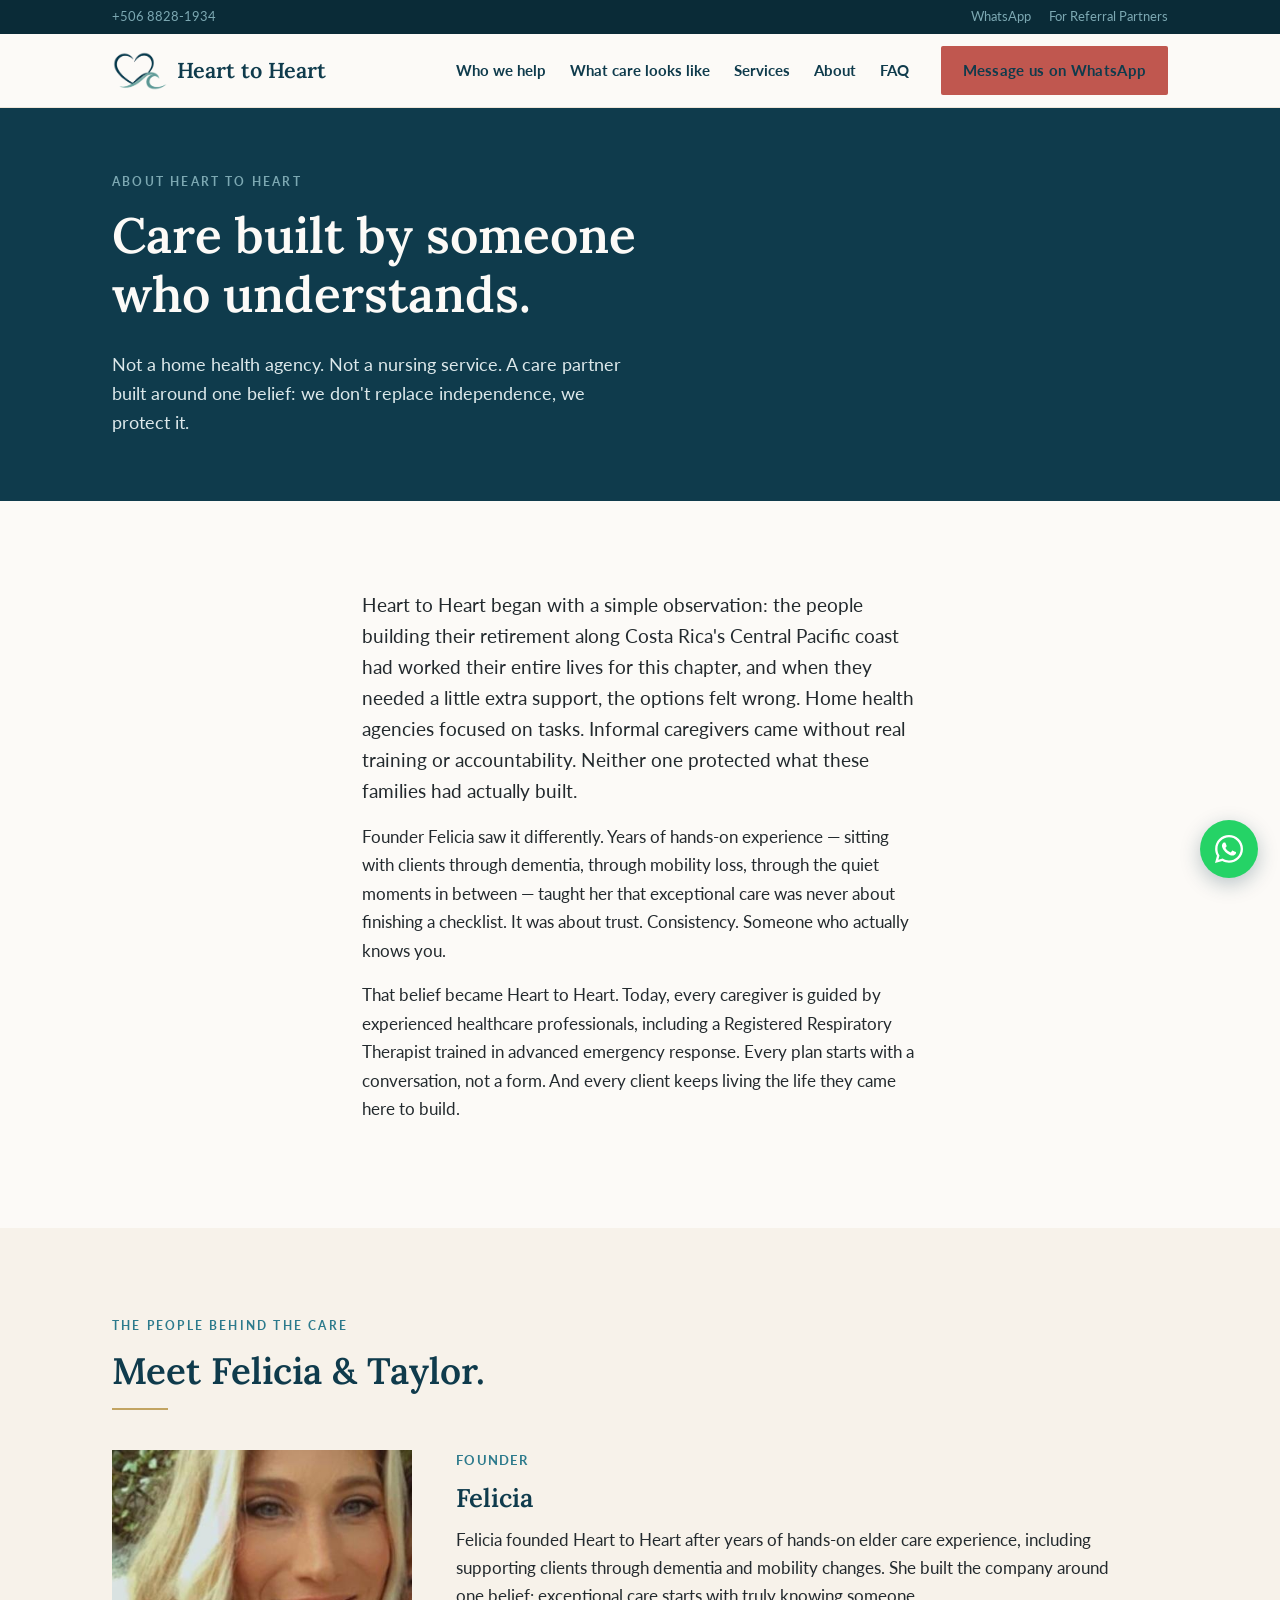
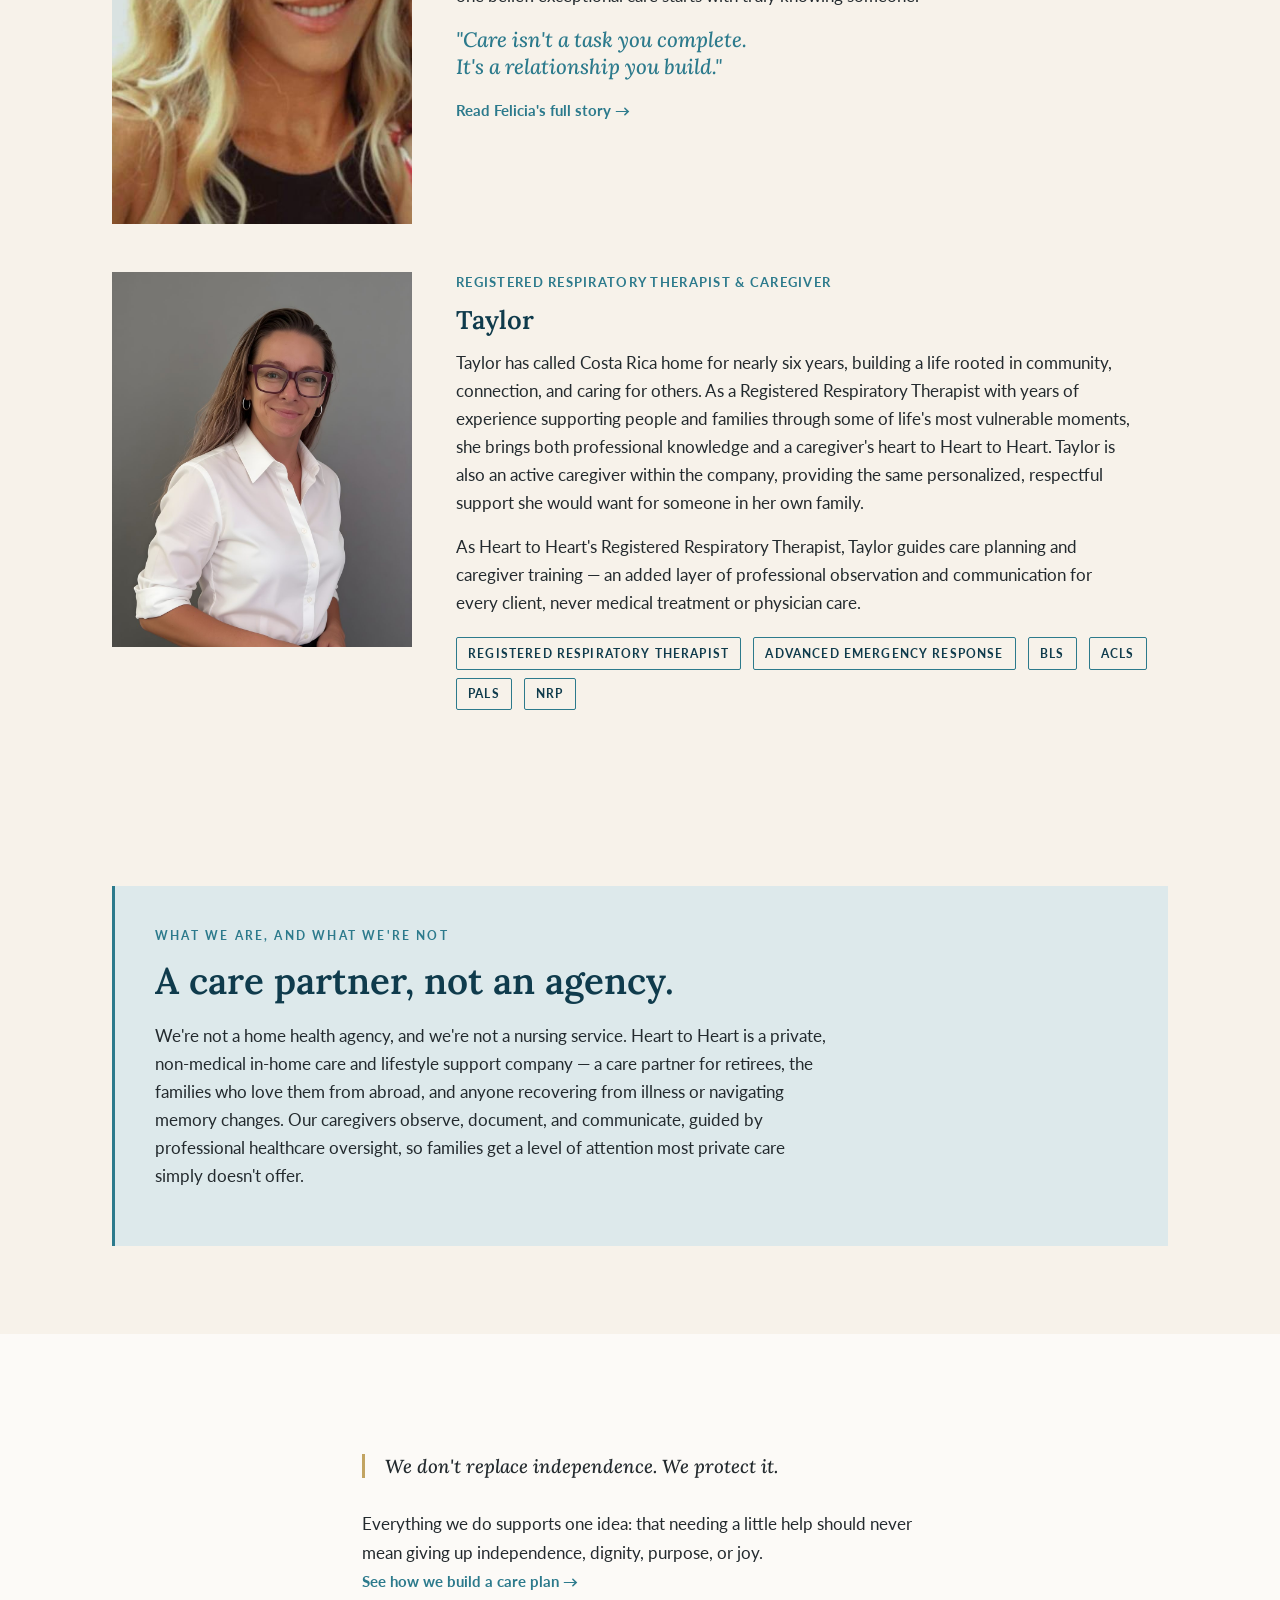
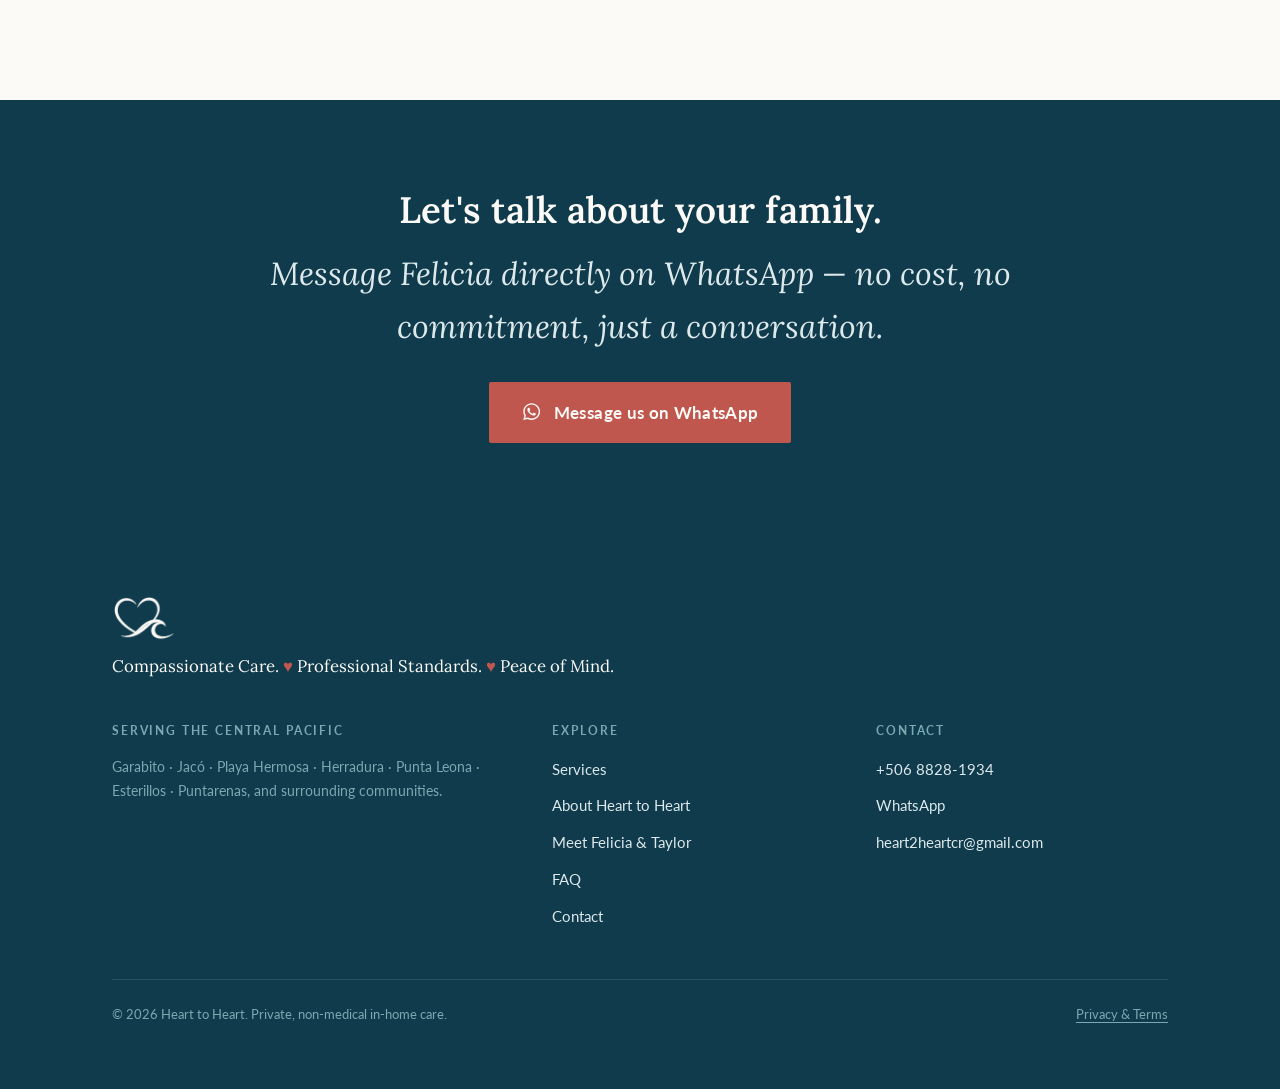
==== commit 6c9ba53a: "Add Felicia & Taylor team section to About; fix founder timeline - About page now features both Feli" ====
--- a/about.html
+++ b/about.html
@@ -63,11 +63,46 @@
 
     <section class="band band--ivory">
       <div class="container prose">
-        <img class="prose-portrait" src="assets/photos/felicia-gram.jpg" alt="Felicia with a client in the garden" width="844" height="1500">
         <p>Heart to Heart began with a simple observation: the people building their retirement along Costa Rica's Central Pacific coast had worked their entire lives for this chapter, and when they needed a little extra support, the options felt wrong. Home health agencies focused on tasks. Informal caregivers came without real training or accountability. Neither one protected what these families had actually built.</p>
         <p>Founder Felicia saw it differently. Years of hands-on experience — sitting with clients through dementia, through mobility loss, through the quiet moments in between — taught her that exceptional care was never about finishing a checklist. It was about trust. Consistency. Someone who actually knows you.</p>
         <p>That belief became Heart to Heart. Today, every caregiver is guided by experienced healthcare professionals, including a Registered Respiratory Therapist trained in advanced emergency response. Every plan starts with a conversation, not a form. And every client keeps living the life they came here to build.</p>
-        <p><a class="arrow-link" href="meet-felicia.html">Meet Felicia &amp; Taylor</a></p>
+      </div>
+    </section>
+
+    <!-- MEET THE TEAM -->
+    <section class="band band--sand" id="team">
+      <div class="container">
+        <div class="band-head">
+          <p class="eyebrow">The people behind the care</p>
+          <h2>Meet Felicia &amp; Taylor.</h2>
+          <hr class="rule">
+        </div>
+
+        <div class="profile" style="margin-bottom:3rem;">
+          <img src="assets/photos/felicia.jpg" alt="Felicia, founder of Heart to Heart" width="437" height="546">
+          <div>
+            <p class="role">Founder</p>
+            <h3 style="font-size:1.6rem;">Felicia</h3>
+            <p>Felicia founded Heart to Heart after years of hands-on elder care experience, including supporting clients through dementia and mobility changes. She built the company around one belief: exceptional care starts with truly knowing someone.</p>
+            <p class="pullquote" style="font-size:1.3rem; margin:1rem 0;">"Care isn't a task you complete. It's a relationship you build."</p>
+            <a class="arrow-link" href="meet-felicia.html">Read Felicia's full story</a>
+          </div>
+        </div>
+
+        <div class="profile">
+          <img src="assets/photos/taylor.jpg" alt="Taylor, Registered Respiratory Therapist and caregiver at Heart to Heart" width="1000" height="1250">
+          <div>
+            <p class="role">Registered Respiratory Therapist &amp; Caregiver</p>
+            <h3 style="font-size:1.6rem;">Taylor</h3>
+            <p>Taylor has called Costa Rica home for nearly six years, building a life rooted in community, connection, and caring for others. As a Registered Respiratory Therapist with years of experience supporting people and families through some of life's most vulnerable moments, she brings both professional knowledge and a caregiver's heart to Heart to Heart. Taylor is also an active caregiver within the company, providing the same personalized, respectful support she would want for someone in her own family.</p>
+            <p>As Heart to Heart's Registered Respiratory Therapist, Taylor guides care planning and caregiver training — an added layer of professional observation and communication for every client, never medical treatment or physician care.</p>
+            <ul class="credentials">
+              <li>Registered Respiratory Therapist</li>
+              <li>Advanced emergency response</li>
+              <li>BLS</li><li>ACLS</li><li>PALS</li><li>NRP</li>
+            </ul>
+          </div>
+        </div>
       </div>
     </section>
 
